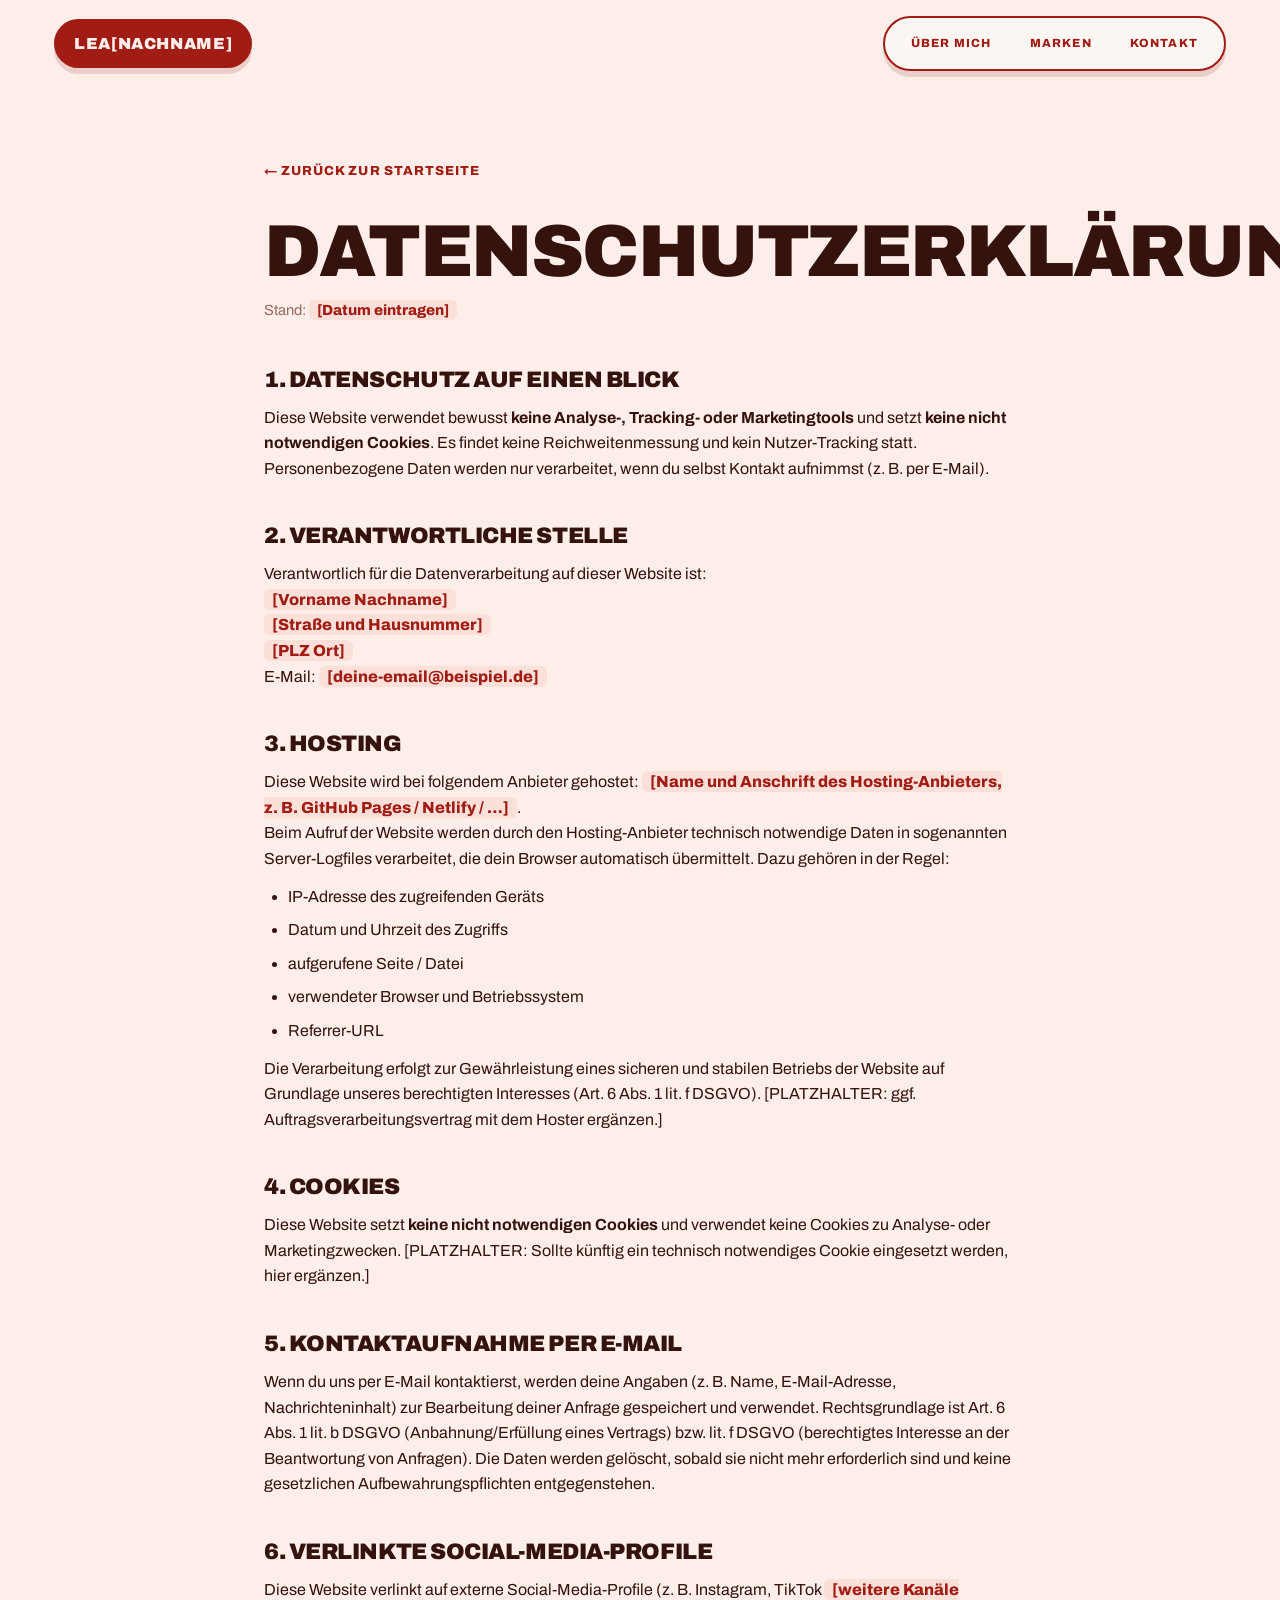
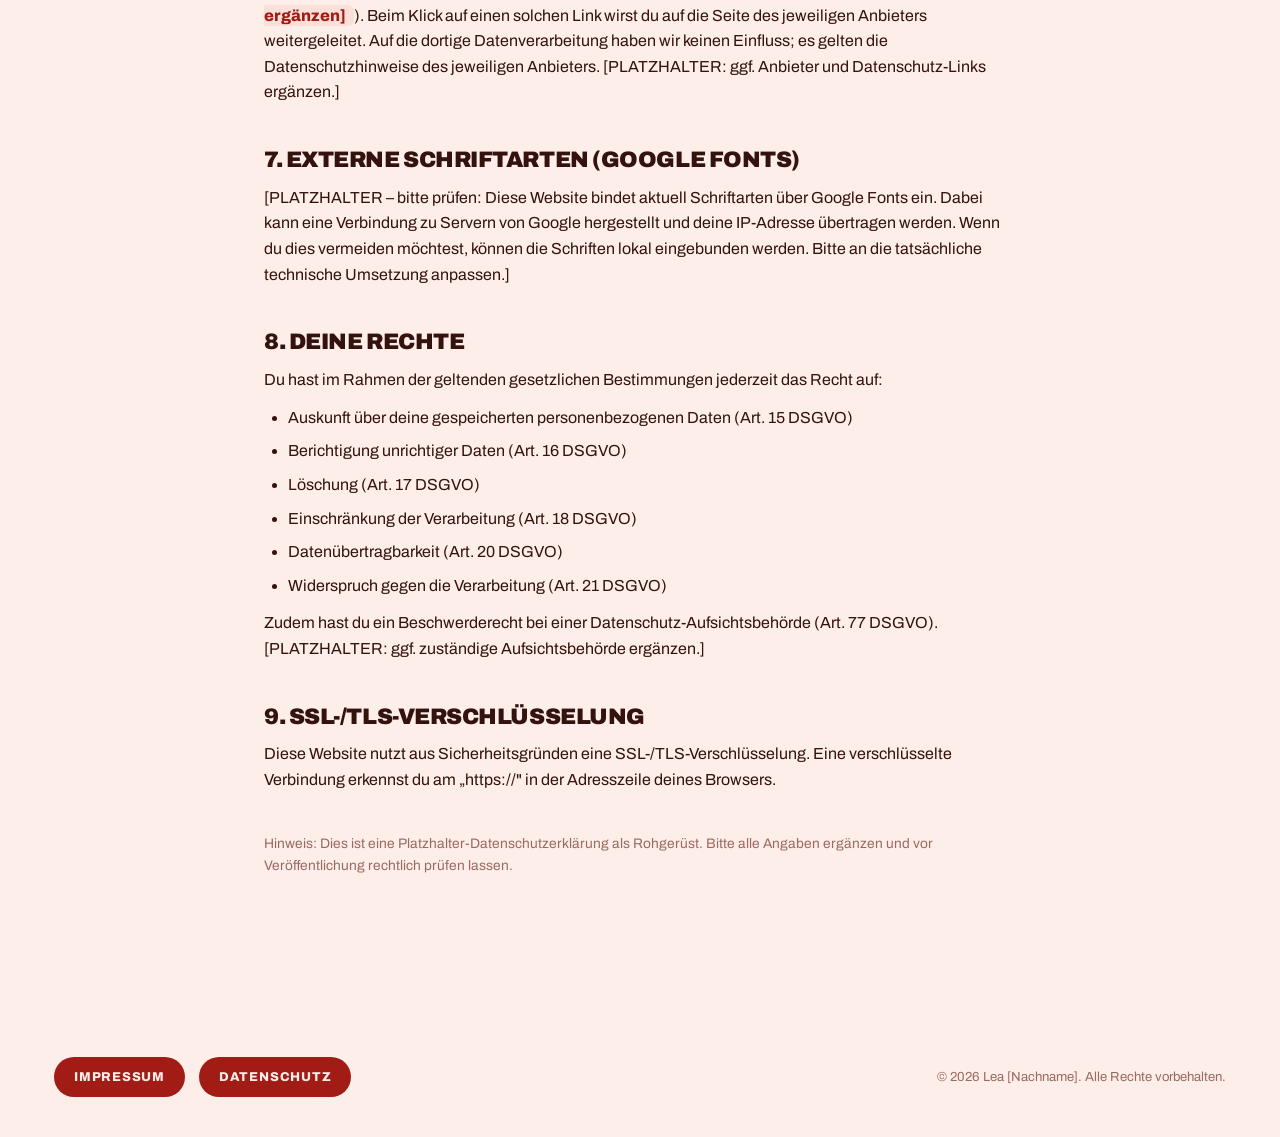
==== datenschutz.html @ cc2dba38 "Lea triathlon portfolio – red editorial design (Rohgerüst) One-Pager im Referenz-Stil (Pills, Sticke" ====
<!DOCTYPE html>
<html lang="de">
<head>
  <meta charset="UTF-8" />
  <meta name="viewport" content="width=device-width, initial-scale=1.0" />
  <title>Datenschutzerklärung – Lea</title>
  <meta name="robots" content="noindex" />
  <link rel="preconnect" href="https://fonts.googleapis.com" />
  <link rel="preconnect" href="https://fonts.gstatic.com" crossorigin />
  <link href="https://fonts.googleapis.com/css2?family=Archivo:wght@400;500;600;700;800;900&display=swap" rel="stylesheet" />
  <link rel="stylesheet" href="styles.css" />
</head>
<body>

  <!-- ============ NAVBAR ============ -->
  <header class="nav">
    <div class="container nav-inner">
      <a href="index.html" class="brand">Lea <em>[Nachname]</em></a>
      <nav class="nav-links">
        <a href="index.html#ueber-mich">Über mich</a>
        <a href="index.html#leistungen">Marken</a>
        <a href="index.html#kontakt">Kontakt</a>
      </nav>
    </div>
  </header>

  <!-- ============ INHALT ============ -->
  <main class="legal">
    <div class="container">
      <a href="index.html" class="back">← Zurück zur Startseite</a>
      <h1>Datenschutzerklärung</h1>
      <p class="updated">Stand: <span class="ph">[Datum eintragen]</span></p>

      <h2>1. Datenschutz auf einen Blick</h2>
      <p>
        Diese Website verwendet bewusst <strong>keine Analyse-, Tracking- oder Marketingtools</strong>
        und setzt <strong>keine nicht notwendigen Cookies</strong>. Es findet keine Reichweitenmessung
        und kein Nutzer-Tracking statt. Personenbezogene Daten werden nur verarbeitet, wenn du
        selbst Kontakt aufnimmst (z. B. per E-Mail).
      </p>

      <h2>2. Verantwortliche Stelle</h2>
      <p>
        Verantwortlich für die Datenverarbeitung auf dieser Website ist:<br />
        <span class="ph">[Vorname Nachname]</span><br />
        <span class="ph">[Straße und Hausnummer]</span><br />
        <span class="ph">[PLZ Ort]</span><br />
        E-Mail: <span class="ph">[deine-email@beispiel.de]</span>
      </p>

      <h2>3. Hosting</h2>
      <p>
        Diese Website wird bei folgendem Anbieter gehostet:
        <span class="ph">[Name und Anschrift des Hosting-Anbieters, z. B. GitHub Pages / Netlify / …]</span>.
      </p>
      <p>
        Beim Aufruf der Website werden durch den Hosting-Anbieter technisch notwendige Daten in
        sogenannten Server-Logfiles verarbeitet, die dein Browser automatisch übermittelt. Dazu
        gehören in der Regel:
      </p>
      <ul>
        <li>IP-Adresse des zugreifenden Geräts</li>
        <li>Datum und Uhrzeit des Zugriffs</li>
        <li>aufgerufene Seite / Datei</li>
        <li>verwendeter Browser und Betriebssystem</li>
        <li>Referrer-URL</li>
      </ul>
      <p>
        Die Verarbeitung erfolgt zur Gewährleistung eines sicheren und stabilen Betriebs der
        Website auf Grundlage unseres berechtigten Interesses (Art. 6 Abs. 1 lit. f DSGVO).
        [PLATZHALTER: ggf. Auftragsverarbeitungsvertrag mit dem Hoster ergänzen.]
      </p>

      <h2>4. Cookies</h2>
      <p>
        Diese Website setzt <strong>keine nicht notwendigen Cookies</strong> und verwendet keine
        Cookies zu Analyse- oder Marketingzwecken. [PLATZHALTER: Sollte künftig ein technisch
        notwendiges Cookie eingesetzt werden, hier ergänzen.]
      </p>

      <h2>5. Kontaktaufnahme per E-Mail</h2>
      <p>
        Wenn du uns per E-Mail kontaktierst, werden deine Angaben (z. B. Name, E-Mail-Adresse,
        Nachrichteninhalt) zur Bearbeitung deiner Anfrage gespeichert und verwendet. Rechtsgrundlage
        ist Art. 6 Abs. 1 lit. b DSGVO (Anbahnung/Erfüllung eines Vertrags) bzw. lit. f DSGVO
        (berechtigtes Interesse an der Beantwortung von Anfragen). Die Daten werden gelöscht, sobald
        sie nicht mehr erforderlich sind und keine gesetzlichen Aufbewahrungspflichten entgegenstehen.
      </p>

      <h2>6. Verlinkte Social-Media-Profile</h2>
      <p>
        Diese Website verlinkt auf externe Social-Media-Profile (z. B. Instagram, TikTok
        <span class="ph">[weitere Kanäle ergänzen]</span>). Beim Klick auf einen solchen Link
        wirst du auf die Seite des jeweiligen Anbieters weitergeleitet. Auf die dortige
        Datenverarbeitung haben wir keinen Einfluss; es gelten die Datenschutzhinweise des
        jeweiligen Anbieters. [PLATZHALTER: ggf. Anbieter und Datenschutz-Links ergänzen.]
      </p>

      <h2>7. Externe Schriftarten (Google Fonts)</h2>
      <p>
        [PLATZHALTER – bitte prüfen: Diese Website bindet aktuell Schriftarten über Google Fonts
        ein. Dabei kann eine Verbindung zu Servern von Google hergestellt und deine IP-Adresse
        übertragen werden. Wenn du dies vermeiden möchtest, können die Schriften lokal eingebunden
        werden. Bitte an die tatsächliche technische Umsetzung anpassen.]
      </p>

      <h2>8. Deine Rechte</h2>
      <p>Du hast im Rahmen der geltenden gesetzlichen Bestimmungen jederzeit das Recht auf:</p>
      <ul>
        <li>Auskunft über deine gespeicherten personenbezogenen Daten (Art. 15 DSGVO)</li>
        <li>Berichtigung unrichtiger Daten (Art. 16 DSGVO)</li>
        <li>Löschung (Art. 17 DSGVO)</li>
        <li>Einschränkung der Verarbeitung (Art. 18 DSGVO)</li>
        <li>Datenübertragbarkeit (Art. 20 DSGVO)</li>
        <li>Widerspruch gegen die Verarbeitung (Art. 21 DSGVO)</li>
      </ul>
      <p>
        Zudem hast du ein Beschwerderecht bei einer Datenschutz-Aufsichtsbehörde
        (Art. 77 DSGVO). [PLATZHALTER: ggf. zuständige Aufsichtsbehörde ergänzen.]
      </p>

      <h2>9. SSL-/TLS-Verschlüsselung</h2>
      <p>
        Diese Website nutzt aus Sicherheitsgründen eine SSL-/TLS-Verschlüsselung. Eine
        verschlüsselte Verbindung erkennst du am „https://" in der Adresszeile deines Browsers.
      </p>

      <p style="margin-top:40px; font-size:.86rem; color:var(--muted);">
        Hinweis: Dies ist eine Platzhalter-Datenschutzerklärung als Rohgerüst. Bitte alle Angaben
        ergänzen und vor Veröffentlichung rechtlich prüfen lassen.
      </p>
    </div>
  </main>

  <!-- ============ FOOTER ============ -->
  <footer class="footer">
    <div class="container">
      <div class="footer-legal" style="border:0; padding-top:0;">
        <div class="legal-links">
          <a href="impressum.html">Impressum</a>
          <a href="datenschutz.html">Datenschutz</a>
        </div>
        <small>© <span id="year">2026</span> Lea [Nachname]. Alle Rechte vorbehalten.</small>
      </div>
    </div>
  </footer>

  <script>document.getElementById('year').textContent = new Date().getFullYear();</script>
</body>
</html>
---- styles.css ----
/* =========================================================
   Lea – Triathlon Portfolio
   Stil angelehnt an das Referenz-Layout, aber in ROT
   Schrift: Archivo – dick & gerade, ohne Schnörkel
   ========================================================= */

:root {
  /* Rot / Brand */
  --brand:   #a01c14;   /* tiefes Rot – dunkle Sektionen, Headlines, Pills */
  --brand-2: #bb241a;
  --accent:  #e23a2c;   /* helles Signalrot */
  --red-100: #fbe0da;   /* helle Pills auf dunklem Grund */
  --red-200: #f6c6bc;

  /* Hell / Papier */
  --bg:     #fdeee9;    /* zartes Blush-Creme (Hintergrund) */
  --bg-2:   #f9ddd4;
  --paper:  #fdf7f3;    /* Karten / helle Flächen */
  --text:   #34120e;    /* dunkler, warmer Text */
  --muted:  #9a6a61;
  --line:   #ecccc2;

  --pill-shadow: 0 6px 0 rgba(122,20,14,.14);
  --shadow:   0 30px 70px -40px rgba(52,18,14,.6);
  --shadow-sm:0 14px 40px -26px rgba(52,18,14,.4);

  --r-pill: 999px;
  --r-card: 30px;
  --maxw: 1240px;
  --sans: "Archivo", "Segoe UI", system-ui, -apple-system, sans-serif;
}

* { margin: 0; padding: 0; box-sizing: border-box; }
html { scroll-behavior: smooth; }
body {
  font-family: var(--sans);
  color: var(--text);
  background: var(--bg);
  line-height: 1.6;
  -webkit-font-smoothing: antialiased;
  overflow-x: hidden;
}
img { max-width: 100%; display: block; }
a { color: inherit; text-decoration: none; }
ul { list-style: none; }
::selection { background: var(--accent); color: #fff; }

.container { width: 100%; max-width: var(--maxw); margin: 0 auto; padding: 0 34px; }
section { padding: 110px 0; position: relative; }

h1, h2, h3 { line-height: .98; font-weight: 900; letter-spacing: -.02em; }
.display {
  font-weight: 900; font-size: clamp(2.6rem, 7vw, 5.6rem);
  line-height: .92; letter-spacing: -.03em; text-transform: uppercase;
}
.lead { font-size: clamp(1.02rem, 1.5vw, 1.22rem); color: var(--text); line-height: 1.6; }

/* -------------------- Tag-Zeile (— • LABEL  CAPTION) -------------------- */
.tag-row { display: flex; align-items: center; gap: 14px; flex-wrap: wrap; margin-bottom: 24px; }
.tag-row .dash { width: 34px; height: 2px; background: currentColor; opacity: .5; }
.pill {
  display: inline-flex; align-items: center; gap: 8px;
  background: var(--brand); color: var(--bg);
  font-size: .72rem; font-weight: 800; letter-spacing: .12em; text-transform: uppercase;
  padding: 7px 16px; border-radius: var(--r-pill);
}
.tag-row .cap { font-size: .74rem; font-weight: 800; letter-spacing: .16em; text-transform: uppercase; color: var(--text); }

/* -------------------- Buttons -------------------- */
.btn {
  display: inline-flex; align-items: center; gap: 10px;
  padding: 16px 32px; border-radius: var(--r-pill);
  font-weight: 800; font-size: .82rem; letter-spacing: .1em; text-transform: uppercase;
  cursor: pointer; border: 2px solid var(--brand); background: var(--brand); color: var(--bg);
  transition: transform .2s ease, background .2s, color .2s, border-color .2s;
}
.btn .arrow { transition: transform .2s; }
.btn:hover { transform: translateY(-3px); background: var(--brand-2); border-color: var(--brand-2); }
.btn:hover .arrow { transform: translate(3px,0); }
.btn-outline { background: transparent; color: var(--brand); border-color: var(--brand); }
.btn-outline:hover { background: var(--brand); color: var(--bg); }
.btn-light { background: var(--bg); color: var(--brand); border-color: var(--bg); }
.btn-light:hover { background: #fff; border-color: #fff; transform: translateY(-3px); }

/* -------------------- Sticker / schwebende Badges -------------------- */
.sticker {
  position: absolute; z-index: 3;
  display: inline-flex; align-items: center; gap: 8px;
  background: var(--paper); color: var(--brand);
  border-radius: var(--r-pill); padding: 12px 20px;
  font-size: .82rem; font-weight: 800; letter-spacing: .08em; text-transform: uppercase;
  box-shadow: var(--pill-shadow); border: 2px solid var(--brand);
}
.sticker .dot { color: var(--accent); }

.star-badge { position: absolute; z-index: 3; width: 168px; height: 168px; display: grid; place-items: center; }
.star-shape {
  position: absolute; inset: 0; background: var(--brand);
  clip-path: polygon(50% 0%, 61% 35%, 98% 35%, 68% 57%, 79% 91%, 50% 70%, 21% 91%, 32% 57%, 2% 35%, 39% 35%);
}
.star-text { position: relative; color: var(--bg); text-align: center; font-weight: 800; font-size: .74rem; letter-spacing: .08em; text-transform: uppercase; line-height: 1.25; }

/* -------------------- Bild-Platzhalter -------------------- */
.img-ph {
  display: flex; align-items: center; justify-content: center; flex-direction: column; gap: 8px;
  text-align: center; background: repeating-linear-gradient(135deg, var(--bg-2) 0 16px, var(--red-100) 16px 32px);
  color: var(--brand); border-radius: 14px; aspect-ratio: 1/1;
  font-size: .8rem; font-weight: 800; letter-spacing: .03em; padding: 20px;
}
.img-ph::before { content: "🖼"; font-size: 1.7rem; opacity: .85; }
.img-ph small { font-weight: 600; color: var(--muted); font-size: .7rem; max-width: 85%; text-transform: none; letter-spacing: 0; }

/* -------------------- Navbar (Pill-Stil) -------------------- */
.nav { position: sticky; top: 0; z-index: 60; padding: 16px 0; }
.nav-inner { display: flex; align-items: center; justify-content: space-between; gap: 16px; }
.brand {
  display: inline-flex; align-items: center;
  background: var(--brand); color: var(--bg);
  font-weight: 900; font-size: 1rem; letter-spacing: .04em; text-transform: uppercase;
  padding: 12px 20px; border-radius: var(--r-pill); box-shadow: var(--pill-shadow);
}
.brand em { font-style: normal; }
.nav-links {
  display: flex; gap: 6px; align-items: center;
  background: var(--paper); border: 2px solid var(--brand);
  padding: 8px 10px; border-radius: var(--r-pill); box-shadow: var(--pill-shadow);
}
.nav-links a { font-size: .74rem; font-weight: 800; letter-spacing: .1em; text-transform: uppercase; color: var(--brand); padding: 8px 16px; border-radius: var(--r-pill); transition: background .2s, color .2s; }
.nav-links a:hover, .nav-links a.active { background: var(--brand); color: var(--bg); }
.nav-toggle { display: none; background: var(--brand); color: var(--bg); border: 0; width: 46px; height: 46px; border-radius: 50%; font-size: 1.3rem; cursor: pointer; box-shadow: var(--pill-shadow); }

/* -------------------- Hero -------------------- */
.hero { padding: 40px 0 90px; text-align: center; position: relative; }
.hero-inner { max-width: 920px; margin: 0 auto; position: relative; z-index: 2; }
.hero .tag-row { justify-content: center; }
.hero-name {
  font-weight: 900; font-size: clamp(3.4rem, 15vw, 12rem);
  line-height: .82; letter-spacing: -.045em; text-transform: uppercase; color: var(--brand); margin: 8px 0 26px;
}
.hero-name span { display: block; }
.hero-name .accent { color: var(--accent); }
.hero-lead { max-width: 620px; margin: 0 auto 34px; font-size: 1.15rem; color: var(--text); }
.hl { background: var(--brand); color: var(--bg); padding: 1px 8px; border-radius: 6px; font-weight: 800; box-decoration-break: clone; -webkit-box-decoration-break: clone; }
.hl.alt { background: var(--accent); }
.hero-actions { display: flex; gap: 14px; justify-content: center; flex-wrap: wrap; margin-bottom: 46px; }
/* Positionen der Sticker */
.st-loc  { top: 130px; left: 2%; }
.st-tri  { top: 200px; right: 3%; }
.st-star { top: 360px; left: 4%; transform: rotate(-12deg); }
/* Hero-Foto (Polaroid, immer sichtbar) */
.hero-photo {
  max-width: 340px; margin: 0 auto; background: var(--paper);
  padding: 14px 14px 20px; border-radius: 20px; box-shadow: var(--shadow); transform: rotate(2deg);
}
.hero-photo .img-ph { aspect-ratio: 4/5; border-radius: 10px; }
.hero-photo .ph-cap { margin-top: 12px; font-weight: 800; font-size: .82rem; letter-spacing: .04em; color: var(--brand); text-transform: uppercase; }

/* -------------------- Marquee -------------------- */
.marquee { background: var(--brand); color: var(--bg); padding: 20px 0; overflow: hidden; white-space: nowrap; }
.marquee-track { display: inline-flex; align-items: center; animation: scroll 28s linear infinite; }
.marquee-track span { font-weight: 900; font-size: 1.4rem; letter-spacing: .02em; text-transform: uppercase; padding: 0 26px; display: inline-flex; align-items: center; gap: 26px; }
.marquee-track span::after { content: "✦"; color: var(--accent); font-size: 1rem; }
@keyframes scroll { from { transform: translateX(0); } to { transform: translateX(-50%); } }

/* -------------------- Stats (dunkel) -------------------- */
.stats { background: var(--brand); color: var(--bg); }
.stats .pill { background: var(--bg); color: var(--brand); }
.stats .tag-row .cap { color: var(--bg); }
.stats h2 { color: var(--bg); margin-bottom: 12px; }
.stats .sub { color: rgba(253,238,233,.7); margin-bottom: 46px; font-size: .95rem; }
.stats-box { border: 2px solid rgba(253,238,233,.4); border-radius: var(--r-card); display: grid; grid-template-columns: repeat(4,1fr); }
.stat { padding: 46px 30px; border-right: 1px solid rgba(253,238,233,.25); }
.stat:last-child { border-right: 0; }
.stat .num { font-weight: 900; font-size: clamp(1.9rem, 3vw, 2.6rem); letter-spacing: -.02em; }
.stat .label { font-size: .78rem; font-weight: 800; letter-spacing: .12em; text-transform: uppercase; margin: 10px 0 16px; color: rgba(253,238,233,.85); }
.stat .spill { display: inline-block; background: var(--bg); color: var(--brand); font-size: .72rem; font-weight: 800; padding: 6px 14px; border-radius: var(--r-pill); }
.stats .source { margin-top: 22px; font-size: .82rem; color: rgba(253,238,233,.6); }

/* -------------------- Über mich (Polaroid) -------------------- */
.about-grid { display: grid; grid-template-columns: 1.05fr .95fr; gap: 70px; align-items: center; }
.about-text h2 { margin-bottom: 26px; }
.about-text p { color: var(--text); font-size: 1.06rem; }
.about-text p + p { margin-top: 18px; }
.polaroid { background: var(--paper); padding: 18px 18px 24px; border-radius: 20px; box-shadow: var(--shadow); transform: rotate(-2.5deg); max-width: 420px; margin: 0 auto; }
.polaroid .img-ph { aspect-ratio: 4/5; border-radius: 10px; }
.polaroid .ph-cap { margin-top: 16px; text-align: center; font-weight: 800; font-size: .9rem; color: var(--brand); text-transform: uppercase; letter-spacing: .03em; }

/* -------------------- Content-Schwerpunkte -------------------- */
.pillars { border-top: 2px solid var(--brand); margin-top: 10px; }
.pillar { display: grid; grid-template-columns: 84px 1fr 1.1fr; gap: 30px; align-items: start; padding: 40px 0; border-bottom: 1px solid var(--line); transition: background .25s, padding .25s; }
.pillar:hover { background: var(--bg-2); padding-inline: 20px; border-radius: 18px; }
.pillar .p-num { font-weight: 900; font-size: 1.8rem; color: var(--accent); }
.pillar h3 { font-size: clamp(1.4rem, 3vw, 2rem); text-transform: uppercase; }
.pillar p { color: var(--text); padding-top: 4px; }

/* -------------------- Galerie -------------------- */
.gallery { display: grid; grid-template-columns: repeat(12,1fr); gap: 20px; }
.gallery .item { border-radius: 18px; overflow: hidden; box-shadow: var(--shadow-sm); position: relative; }
.gallery .item .img-ph { border-radius: 0; height: 100%; }
.gallery .cap { position: absolute; left: 14px; bottom: 14px; background: var(--brand); color: var(--bg); padding: 7px 15px; border-radius: var(--r-pill); font-size: .72rem; font-weight: 800; letter-spacing: .08em; text-transform: uppercase; display: flex; align-items: center; gap: 7px; }
.gallery .cap::before { content:"↗"; }
.g1 { grid-column: span 5; }  .g1 .img-ph { aspect-ratio: 4/5; }
.g2 { grid-column: span 7; }  .g2 .img-ph { aspect-ratio: 16/11; }
.g3 { grid-column: span 4; }  .g3 .img-ph { aspect-ratio: 3/4; }
.g4 { grid-column: span 4; }  .g4 .img-ph { aspect-ratio: 3/4; }
.g5 { grid-column: span 4; }  .g5 .img-ph { aspect-ratio: 3/4; }

/* -------------------- Pakete -------------------- */
.services { background: var(--bg-2); }
.packages { display: grid; grid-template-columns: repeat(3,1fr); gap: 24px; align-items: stretch; margin-top: 24px; }
.package { background: var(--paper); border: 2px solid var(--brand); border-radius: var(--r-card); padding: 38px 32px; display: flex; flex-direction: column; transition: transform .25s ease, box-shadow .25s; }
.package:hover { transform: translateY(-8px); box-shadow: var(--shadow); }
.package.featured { background: var(--brand); color: var(--bg); position: relative; }
.package .badge-top { position: absolute; top: -15px; left: 50%; transform: translateX(-50%); background: var(--bg); color: var(--brand); border: 2px solid var(--brand); font-size: .68rem; font-weight: 800; letter-spacing: .1em; text-transform: uppercase; padding: 6px 16px; border-radius: var(--r-pill); white-space: nowrap; }
.package .tier { font-weight: 900; font-size: 1.5rem; text-transform: uppercase; letter-spacing: -.01em; }
.package .price { font-weight: 900; font-size: 1.9rem; margin: 8px 0 26px; }
.package .price small { font-size: .8rem; font-weight: 700; color: var(--muted); letter-spacing: .04em; }
.package.featured .price small { color: rgba(253,238,233,.7); }
.package ul { flex: 1; margin-bottom: 28px; }
.package li { display: flex; gap: 12px; align-items: flex-start; padding: 14px 0; border-bottom: 1.5px dashed var(--line); font-size: .94rem; }
.package.featured li { border-color: rgba(253,238,233,.3); color: rgba(253,238,233,.95); }
.package li::before { content: "→"; font-weight: 900; color: var(--accent); }
.package.featured li::before { color: var(--bg); }
.package .btn { justify-content: center; width: 100%; }
.package.featured .btn { background: var(--bg); color: var(--brand); border-color: var(--bg); }
.package.featured .btn:hover { background: #fff; border-color: #fff; }

/* Einzel-Formate Tabelle */
.formats { margin-top: 70px; }
.formats h3 { font-size: 1.4rem; text-transform: uppercase; margin-bottom: 8px; }
.formats .intro { color: var(--muted); margin-bottom: 24px; font-size: .96rem; }
.formats .intro a { color: var(--brand); font-weight: 800; text-decoration: underline; }
.ftable { width: 100%; border-collapse: collapse; }
.ftable th { text-align: left; font-size: .72rem; letter-spacing: .12em; text-transform: uppercase; color: var(--muted); padding: 14px 0; border-bottom: 2px solid var(--brand); }
.ftable td { padding: 18px 0; border-bottom: 1.5px dashed var(--line); font-size: .96rem; vertical-align: top; }
.ftable td:first-child { font-weight: 800; width: 40%; }

/* -------------------- Ablauf -------------------- */
.process { border-top: 2px solid var(--brand); margin-top: 10px; }
.step { display: grid; grid-template-columns: 110px 1fr 1.3fr; gap: 30px; align-items: baseline; padding: 38px 0; border-bottom: 1px solid var(--line); transition: padding .25s, background .25s; }
.step:hover { background: var(--bg-2); padding-inline: 20px; border-radius: 18px; }
.step .s-num { font-weight: 900; font-size: 2rem; color: var(--accent); }
.step h3 { font-size: clamp(1.3rem, 2.5vw, 1.9rem); text-transform: uppercase; }
.step p { color: var(--text); }

/* -------------------- Kontakt (dunkel) -------------------- */
.contact { background: var(--brand); color: var(--bg); text-align: center; }
.contact .tag-row { justify-content: center; }
.contact .pill { background: var(--bg); color: var(--brand); }
.contact .tag-row .cap { color: var(--bg); }
.contact-big { color: var(--bg); font-size: clamp(2.8rem, 9vw, 7rem); line-height: .9; margin: 18px auto 22px; text-transform: uppercase; max-width: 14ch; }
.contact-big .accent { color: var(--accent); }
.contact .sub { color: rgba(253,238,233,.8); margin-bottom: 40px; }
.contact-email {
  display: inline-flex; align-items: center; gap: 12px;
  background: var(--bg); color: var(--brand);
  font-weight: 900; font-size: clamp(1rem, 2.6vw, 1.6rem); letter-spacing: .02em;
  padding: 20px 40px; border-radius: var(--r-pill); box-shadow: var(--pill-shadow); transition: transform .2s;
}
.contact-email:hover { transform: translateY(-3px); }
.contact-dm { margin-top: 26px; font-weight: 700; color: rgba(253,238,233,.85); }
.contact-dm a { color: var(--bg); text-decoration: underline; font-weight: 800; }

/* -------------------- Footer -------------------- */
.footer { background: var(--bg); padding: 80px 0 40px; }
.footer-huge { color: var(--brand); font-size: clamp(2.6rem, 12vw, 10rem); line-height: .86; letter-spacing: -.04em; text-transform: uppercase; margin-bottom: 46px; }
.footer-huge .accent { color: var(--accent); }
.footer-cols { display: flex; justify-content: space-between; gap: 40px; flex-wrap: wrap; padding-bottom: 36px; border-bottom: 2px solid var(--line); }
.footer-tag { max-width: 340px; color: var(--text); font-size: .96rem; }
.footer-nav { display: flex; gap: 60px; flex-wrap: wrap; }
.footer-nav h4 { font-size: .7rem; text-transform: uppercase; letter-spacing: .14em; color: var(--muted); margin-bottom: 16px; }
.footer-nav a { display: block; font-size: .92rem; font-weight: 700; margin-bottom: 10px; color: var(--text); transition: color .2s; }
.footer-nav a:hover { color: var(--brand); }
.footer-legal { display: flex; justify-content: space-between; align-items: center; gap: 18px; flex-wrap: wrap; padding-top: 24px; }
.footer-legal .legal-links { display: flex; gap: 14px; flex-wrap: wrap; }
.footer-legal .legal-links a { font-weight: 800; font-size: .8rem; letter-spacing: .06em; text-transform: uppercase; background: var(--brand); color: var(--bg); padding: 10px 20px; border-radius: var(--r-pill); transition: background .2s; }
.footer-legal .legal-links a:hover { background: var(--brand-2); }
.footer-legal small { color: var(--muted); font-size: .82rem; }

/* -------------------- Legal Seiten -------------------- */
.legal { padding: 70px 0 100px; }
.legal .container { max-width: 820px; }
.legal h1 { font-size: clamp(2.6rem,8vw,4.6rem); text-transform: uppercase; margin-bottom: 12px; }
.legal .updated { color: var(--muted); font-size: .92rem; margin-bottom: 46px; }
.legal h2 { font-size: 1.4rem; text-transform: uppercase; margin: 44px 0 14px; }
.legal h3 { font-size: 1.06rem; margin: 24px 0 8px; }
.legal p, .legal li { color: var(--text); font-size: 1rem; }
.legal ul { list-style: disc; padding-left: 24px; margin: 12px 0; }
.legal li { margin-bottom: 8px; }
.legal a { color: var(--brand); font-weight: 800; }
.legal .ph { background: var(--red-100); border-radius: 6px; padding: 2px 8px; font-weight: 800; color: var(--brand); }
.legal .back { display: inline-flex; align-items: center; gap: 8px; margin-bottom: 34px; color: var(--brand); font-weight: 800; text-transform: uppercase; font-size: .82rem; letter-spacing: .08em; }

/* -------------------- Scroll reveal -------------------- */
.reveal { opacity: 0; transform: translateY(30px); transition: opacity .8s cubic-bezier(.2,.7,.2,1), transform .8s cubic-bezier(.2,.7,.2,1); }
.reveal.in { opacity: 1; transform: none; }
@media (prefers-reduced-motion: reduce) {
  .reveal { opacity: 1; transform: none; transition: none; }
  .marquee-track { animation: none; }
  html { scroll-behavior: auto; }
}

/* -------------------- Responsive -------------------- */
@media (max-width: 980px) {
  section { padding: 84px 0; }
  .about-grid { grid-template-columns: 1fr; gap: 44px; }
  .stats-box { grid-template-columns: repeat(2,1fr); }
  .stat:nth-child(2) { border-right: 0; }
  .stat:nth-child(-n+2) { border-bottom: 1px solid rgba(253,238,233,.25); }
  .packages { grid-template-columns: 1fr; max-width: 440px; margin-inline: auto; }
  .gallery > div { grid-column: span 6 !important; }
  .pillar, .step { grid-template-columns: 60px 1fr; }
  .pillar p, .step p { grid-column: 1 / -1; }
  .sticker, .star-badge { display: none; }   /* Deko-Sticker auf Mobile aus */
  .nav-links { display: none; }
  .nav-links.open { display: flex; position: absolute; top: 76px; right: 34px; left: 34px; flex-direction: column; align-items: stretch; padding: 16px; gap: 6px; }
  .nav-links.open a { text-align: center; }
  .nav-toggle { display: inline-flex; align-items: center; justify-content: center; }
}
@media (max-width: 560px) {
  .container { padding: 0 22px; }
  section { padding: 68px 0; }
  .gallery > div { grid-column: span 12 !important; }
  .ftable td:first-child { width: 50%; }
}
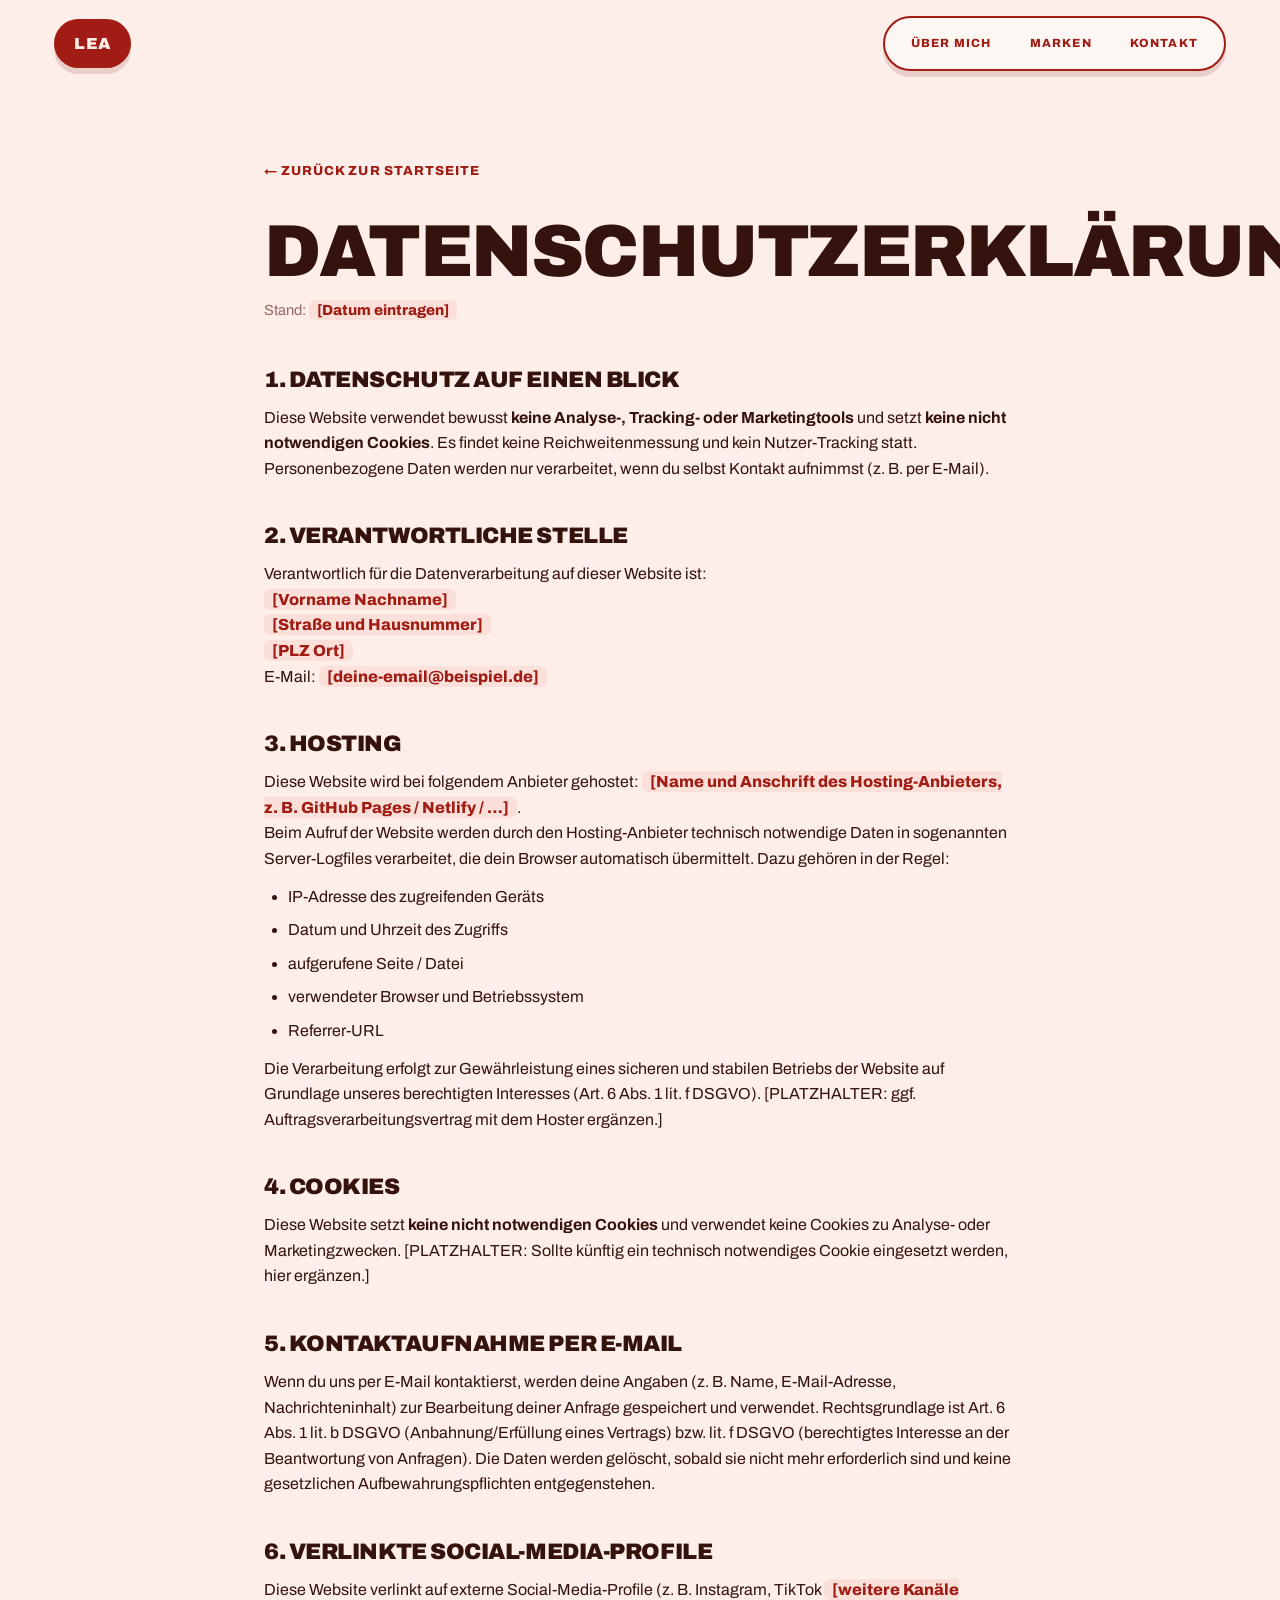
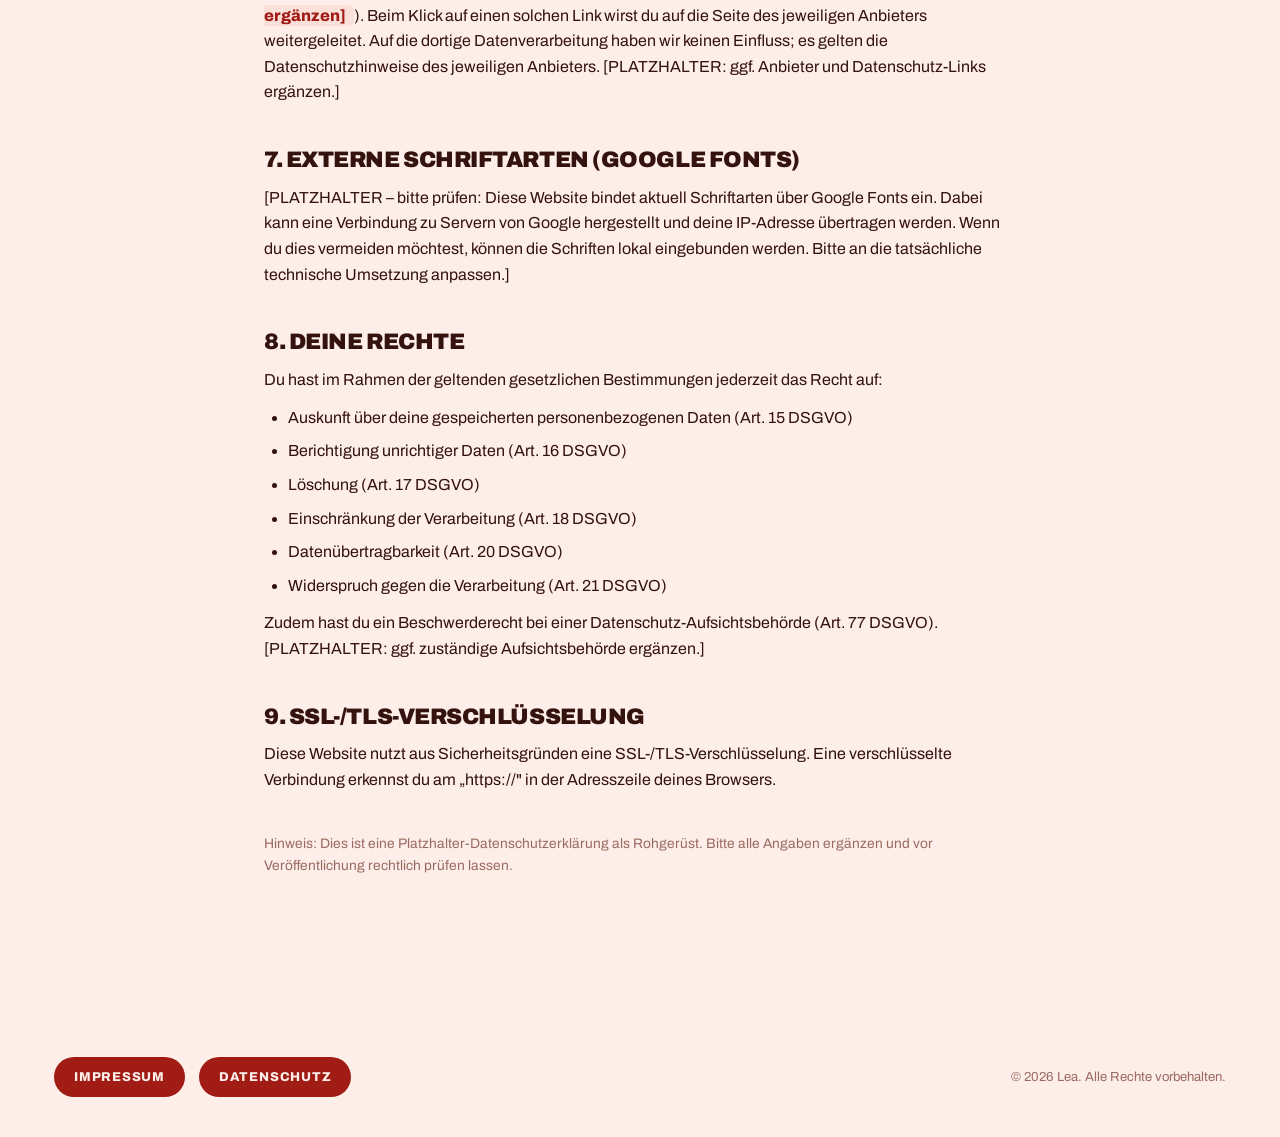
==== commit 4b2ba046: "Anzeigename auf 'Lea' kuerzen, Standort Deutschland setzen - Nachname-Platzhalter entfernt (Nav, Her" ====
--- a/datenschutz.html
+++ b/datenschutz.html
@@ -15,7 +15,7 @@
   <!-- ============ NAVBAR ============ -->
   <header class="nav">
     <div class="container nav-inner">
-      <a href="index.html" class="brand">Lea <em>[Nachname]</em></a>
+      <a href="index.html" class="brand">Lea</a>
       <nav class="nav-links">
         <a href="index.html#ueber-mich">Über mich</a>
         <a href="index.html#leistungen">Marken</a>
@@ -140,7 +140,7 @@
           <a href="impressum.html">Impressum</a>
           <a href="datenschutz.html">Datenschutz</a>
         </div>
-        <small>© <span id="year">2026</span> Lea [Nachname]. Alle Rechte vorbehalten.</small>
+        <small>© <span id="year">2026</span> Lea. Alle Rechte vorbehalten.</small>
       </div>
     </div>
   </footer>
--- a/styles.css
+++ b/styles.css
@@ -175,6 +175,26 @@
 .stat .label { font-size: .78rem; font-weight: 800; letter-spacing: .12em; text-transform: uppercase; margin: 10px 0 16px; color: rgba(253,238,233,.85); }
 .stat .spill { display: inline-block; background: var(--bg); color: var(--brand); font-size: .72rem; font-weight: 800; padding: 6px 14px; border-radius: var(--r-pill); }
 .stats .source { margin-top: 22px; font-size: .82rem; color: rgba(253,238,233,.6); }
+
+/* -------------------- Zielgruppe / Audience -------------------- */
+.audience { background: var(--bg-2); }
+.aud-grid { display: grid; grid-template-columns: .9fr 1.1fr; gap: 60px; }
+.aud-left { display: flex; flex-direction: column; gap: 44px; }
+.aud-block h3 { font-size: .82rem; letter-spacing: .14em; text-transform: uppercase; color: var(--muted); margin-bottom: 20px; }
+.gender { display: flex; gap: 40px; }
+.gender .g { display: flex; flex-direction: column; gap: 6px; }
+.gender .pct { font-weight: 900; font-size: clamp(2rem, 4vw, 3rem); letter-spacing: -.02em; color: var(--brand); }
+.gender .gl { font-size: .9rem; font-weight: 700; color: var(--text); display: flex; align-items: center; gap: 8px; }
+.gender .dw, .gender .dm { width: 11px; height: 11px; border-radius: 50%; display: inline-block; }
+.gender .dw { background: var(--brand); }
+.gender .dm { background: var(--red-200); }
+.country-list li { display: flex; justify-content: space-between; align-items: center; gap: 16px; padding: 14px 0; border-bottom: 1.5px dashed var(--line); font-size: .98rem; font-weight: 600; }
+.country-list li strong { font-weight: 900; color: var(--brand); }
+.bar-row { display: grid; grid-template-columns: 62px 1fr 56px; align-items: center; gap: 16px; margin-bottom: 16px; }
+.bar-row .age { font-size: .86rem; font-weight: 800; color: var(--text); }
+.bar-row .bar { height: 12px; background: var(--red-100); border-radius: 999px; overflow: hidden; }
+.bar-row .bar span { display: block; height: 100%; background: var(--brand); border-radius: 999px; }
+.bar-row b { font-size: .86rem; font-weight: 900; color: var(--brand); text-align: right; }
 
 /* -------------------- Über mich (Polaroid) -------------------- */
 .about-grid { display: grid; grid-template-columns: 1.05fr .95fr; gap: 70px; align-items: center; }
@@ -311,6 +331,7 @@
   .gallery > div { grid-column: span 6 !important; }
   .pillar, .step { grid-template-columns: 60px 1fr; }
   .pillar p, .step p { grid-column: 1 / -1; }
+  .aud-grid { grid-template-columns: 1fr; gap: 44px; }
   .sticker, .star-badge { display: none; }   /* Deko-Sticker auf Mobile aus */
   .nav-links { display: none; }
   .nav-links.open { display: flex; position: absolute; top: 76px; right: 34px; left: 34px; flex-direction: column; align-items: stretch; padding: 16px; gap: 6px; }
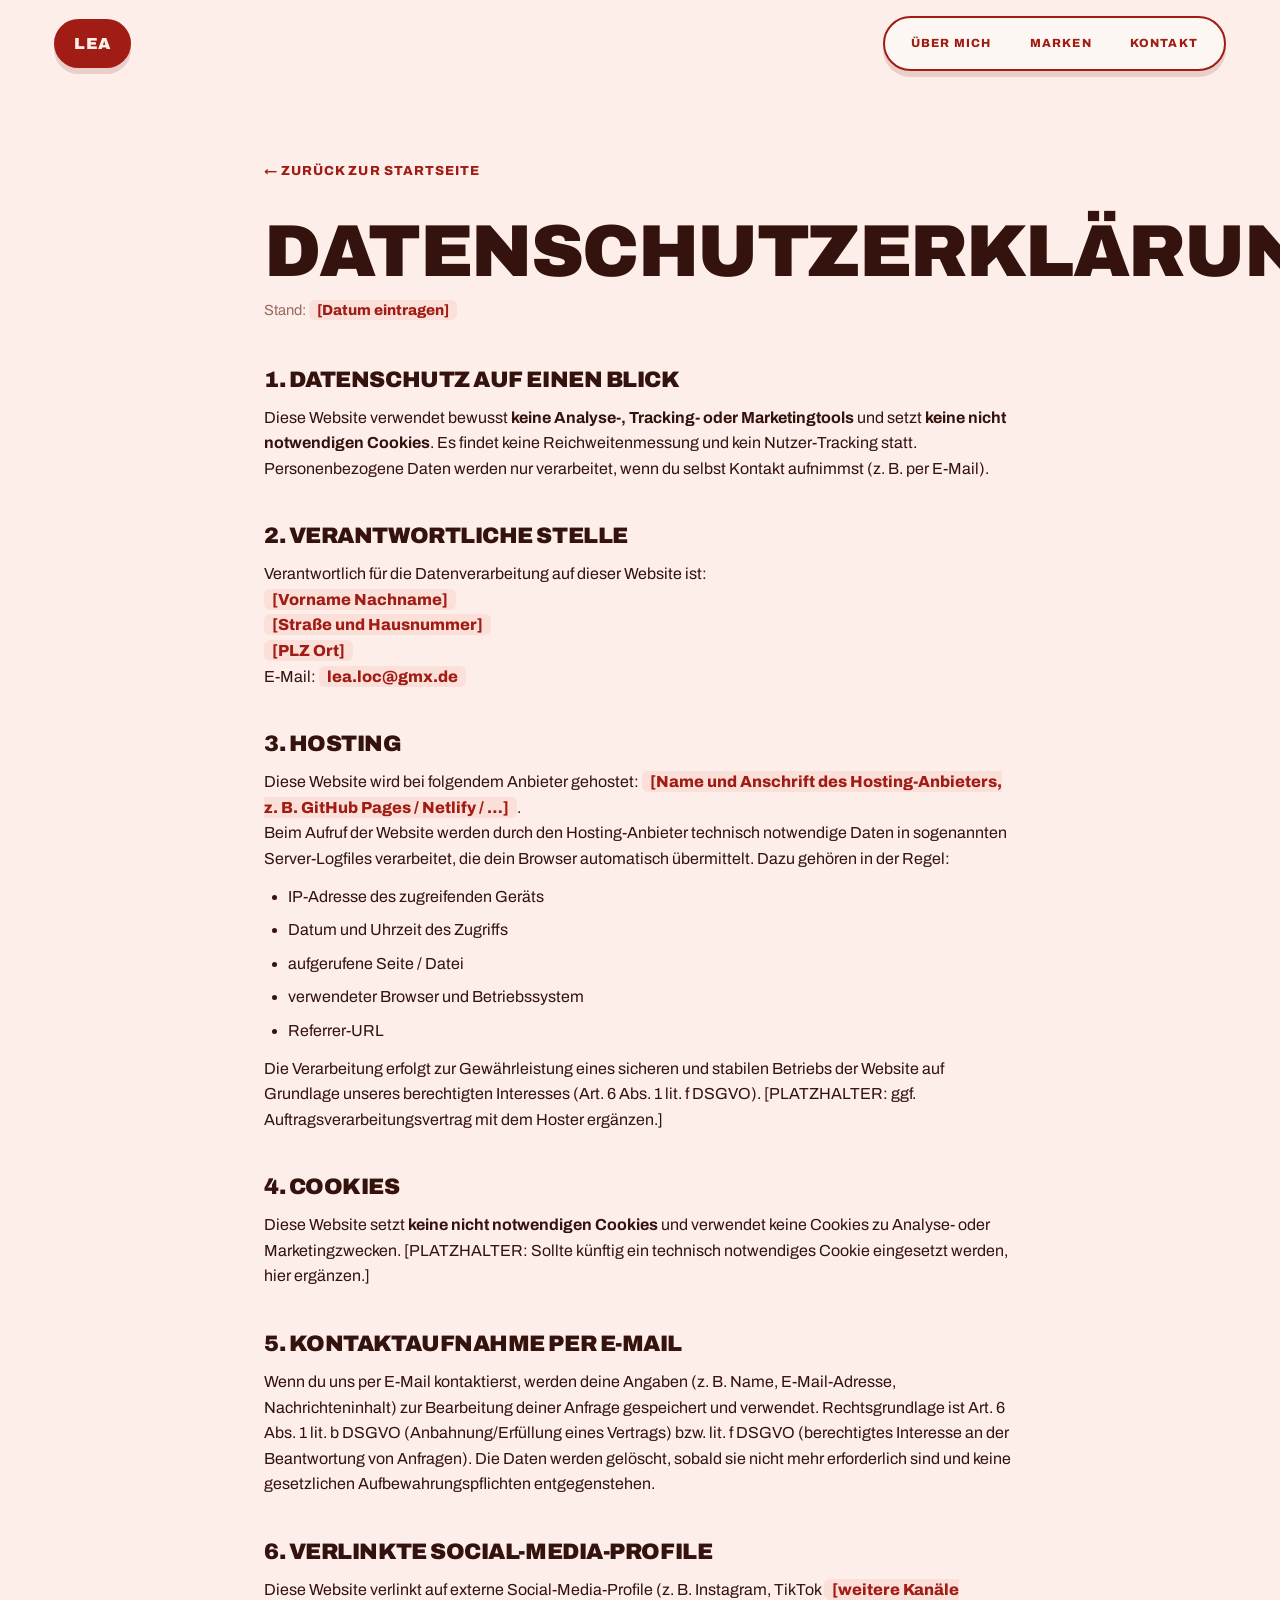
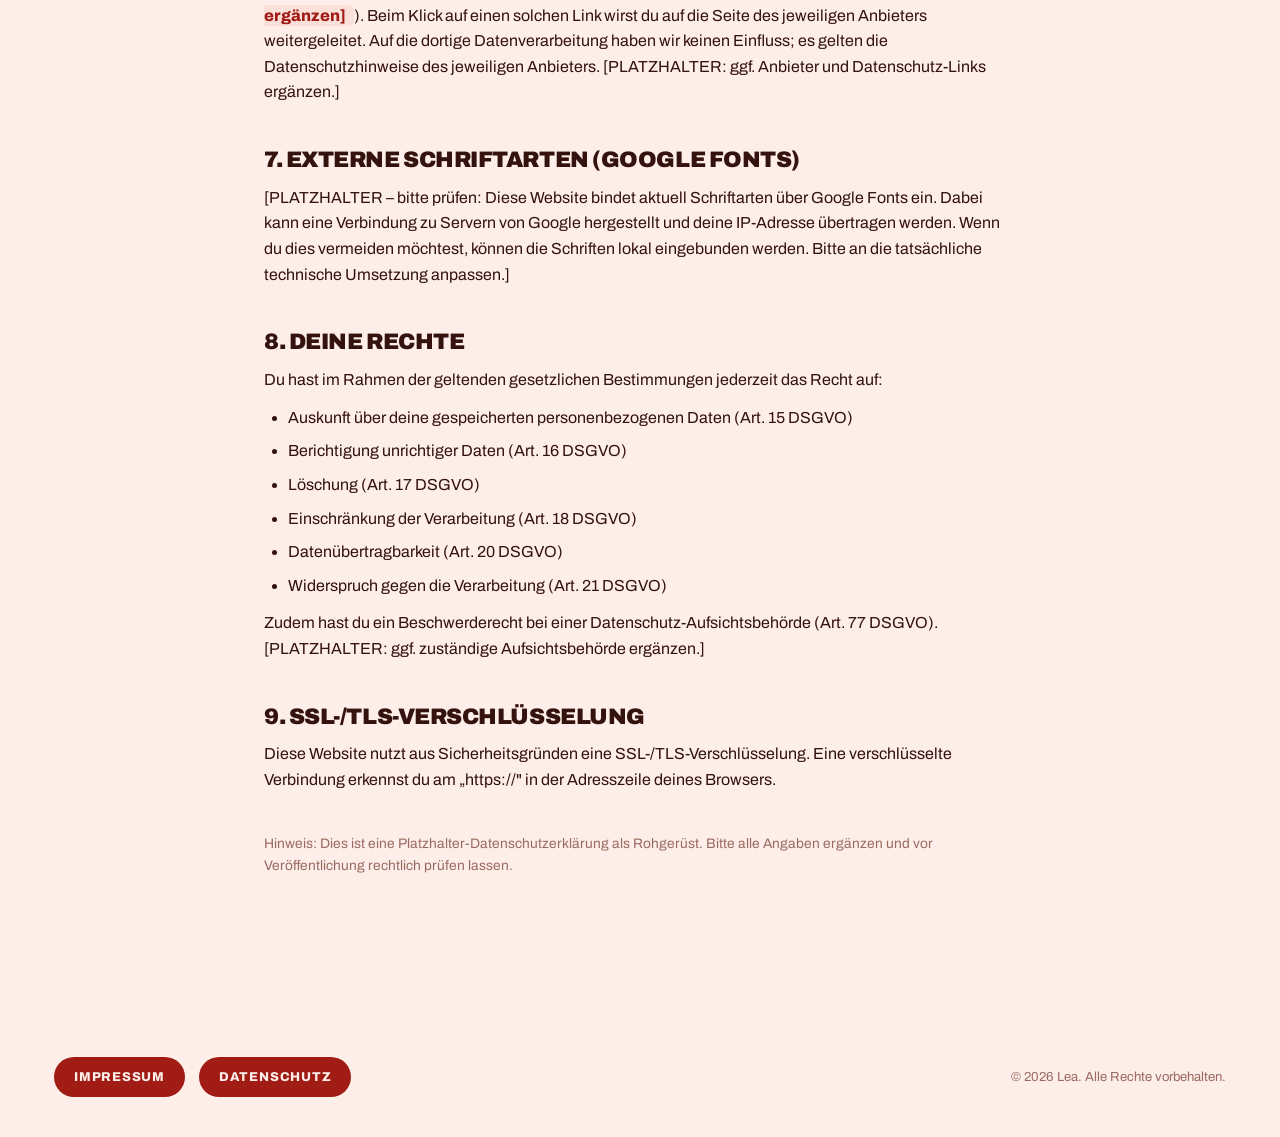
==== commit b00efbbe: "E-Mail lea.loc@gmx.de eintragen (Kontakt, Impressum, Datenschutz)" ====
--- a/datenschutz.html
+++ b/datenschutz.html
@@ -45,7 +45,7 @@
         <span class="ph">[Vorname Nachname]</span><br />
         <span class="ph">[Straße und Hausnummer]</span><br />
         <span class="ph">[PLZ Ort]</span><br />
-        E-Mail: <span class="ph">[deine-email@beispiel.de]</span>
+        E-Mail: <span class="ph">lea.loc@gmx.de</span>
       </p>
 
       <h2>3. Hosting</h2>
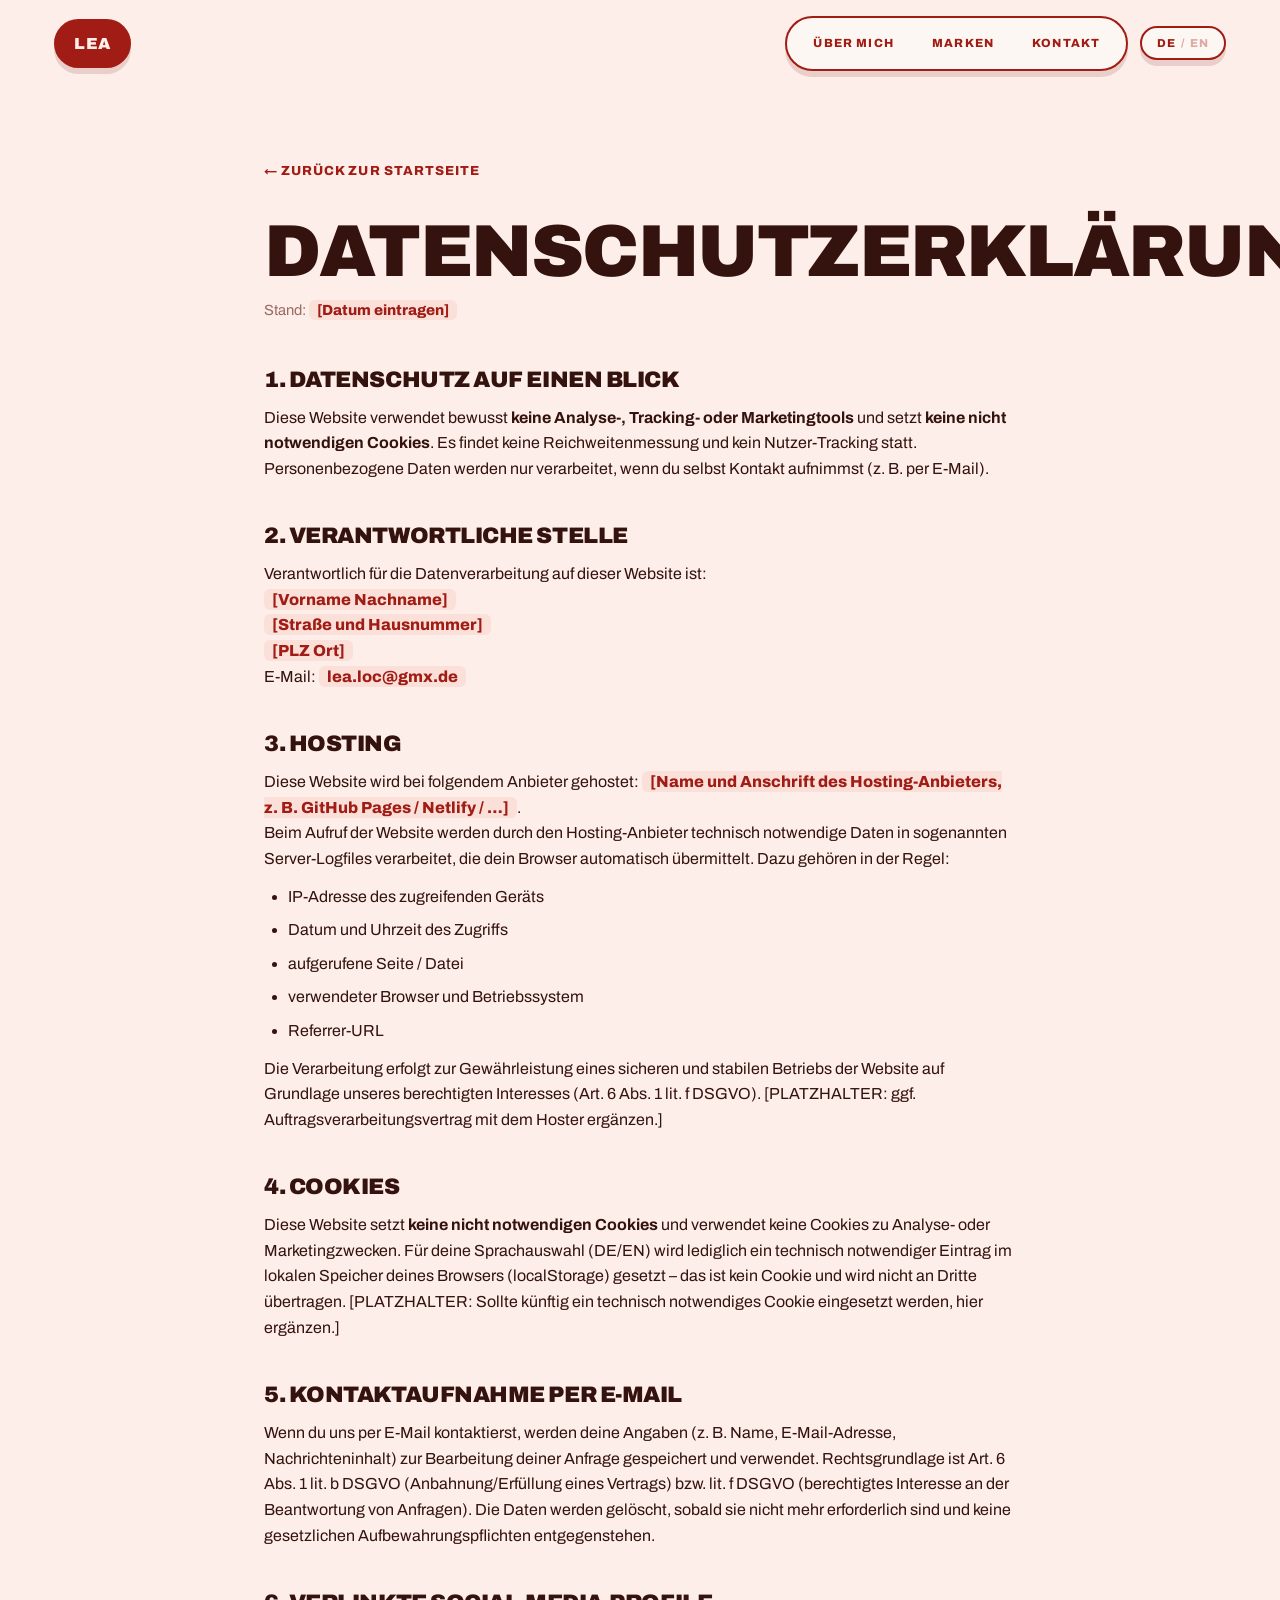
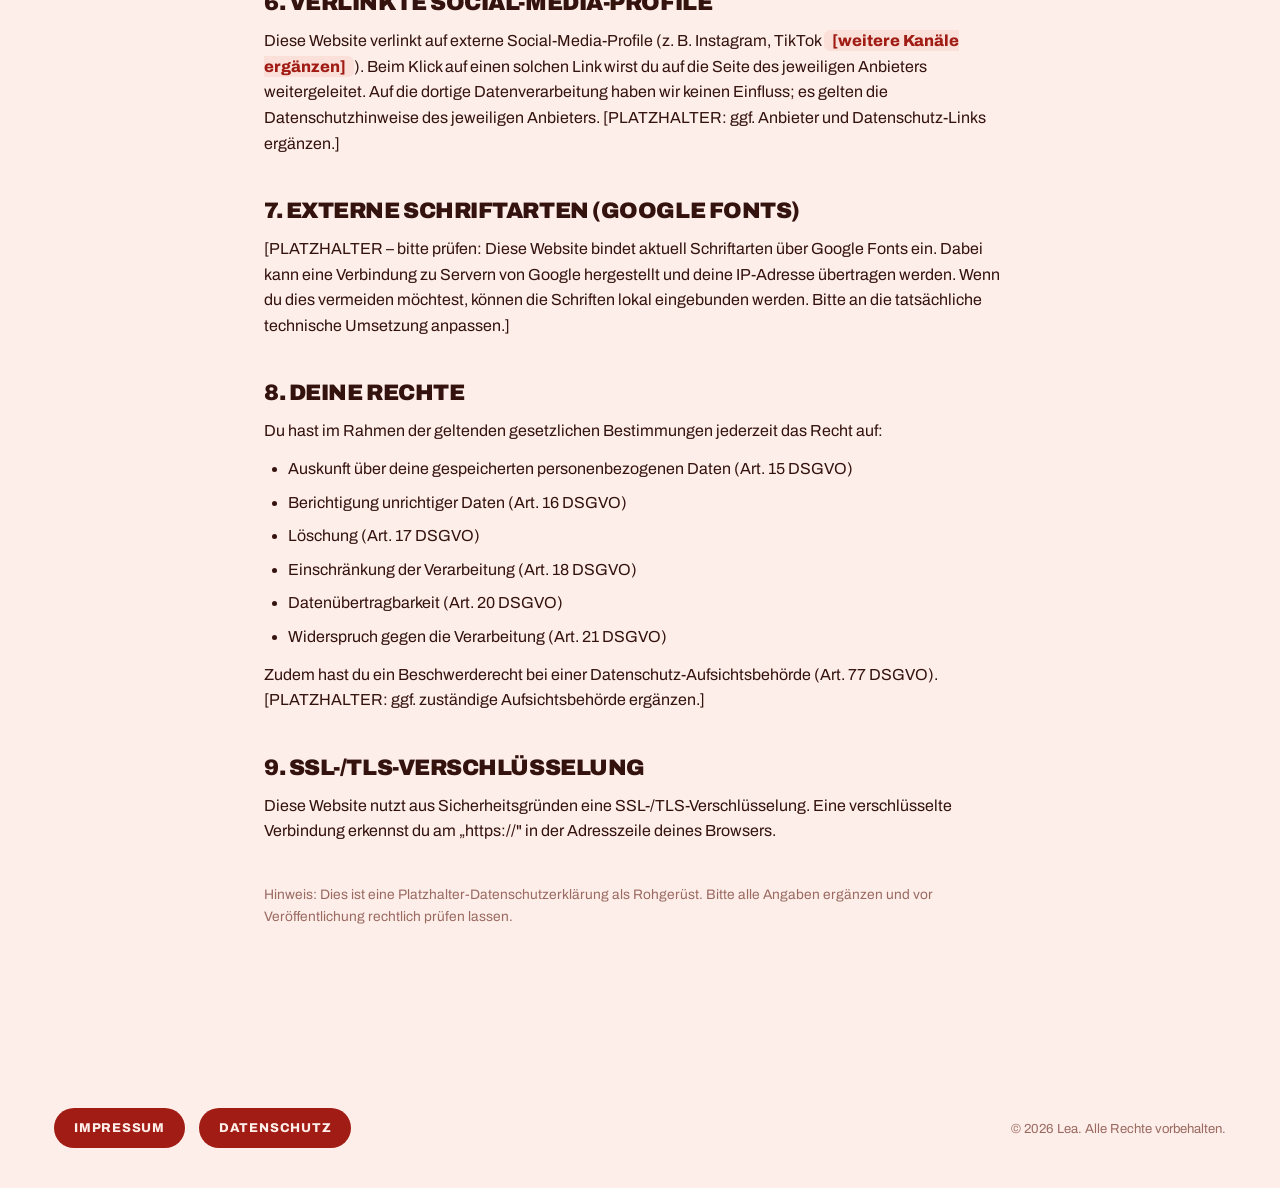
==== commit 15ea76e6: "Paket-Inhalte final + DE/EN-Sprachumschalter - Pakete: Sprint (1 Feed-Post, 2 Stories, Caption, Bran" ====
--- a/datenschutz.html
+++ b/datenschutz.html
@@ -16,31 +16,36 @@
   <header class="nav">
     <div class="container nav-inner">
       <a href="index.html" class="brand">Lea</a>
-      <nav class="nav-links">
-        <a href="index.html#ueber-mich">Über mich</a>
-        <a href="index.html#leistungen">Marken</a>
-        <a href="index.html#kontakt">Kontakt</a>
-      </nav>
+      <div class="nav-right">
+        <nav class="nav-links">
+          <a href="index.html#ueber-mich" data-i18n="nav_about">Über mich</a>
+          <a href="index.html#leistungen" data-i18n="nav_brands">Marken</a>
+          <a href="index.html#kontakt" data-i18n="nav_contact">Kontakt</a>
+        </nav>
+        <button class="lang-btn" id="langBtn" type="button" aria-label="Sprache wechseln / Switch language">
+          <span class="l-de">DE</span><span class="sep">/</span><span class="l-en">EN</span>
+        </button>
+      </div>
     </div>
   </header>
 
   <!-- ============ INHALT ============ -->
   <main class="legal">
     <div class="container">
-      <a href="index.html" class="back">← Zurück zur Startseite</a>
-      <h1>Datenschutzerklärung</h1>
-      <p class="updated">Stand: <span class="ph">[Datum eintragen]</span></p>
-
-      <h2>1. Datenschutz auf einen Blick</h2>
-      <p>
+      <a href="index.html" class="back" data-i18n="back">← Zurück zur Startseite</a>
+      <h1 data-i18n="h1">Datenschutzerklärung</h1>
+      <p class="updated" data-i18n="updated">Stand: <span class="ph">[Datum eintragen]</span></p>
+
+      <h2 data-i18n="s1_h">1. Datenschutz auf einen Blick</h2>
+      <p data-i18n="s1_p">
         Diese Website verwendet bewusst <strong>keine Analyse-, Tracking- oder Marketingtools</strong>
         und setzt <strong>keine nicht notwendigen Cookies</strong>. Es findet keine Reichweitenmessung
         und kein Nutzer-Tracking statt. Personenbezogene Daten werden nur verarbeitet, wenn du
         selbst Kontakt aufnimmst (z. B. per E-Mail).
       </p>
 
-      <h2>2. Verantwortliche Stelle</h2>
-      <p>
+      <h2 data-i18n="s2_h">2. Verantwortliche Stelle</h2>
+      <p data-i18n="s2_p">
         Verantwortlich für die Datenverarbeitung auf dieser Website ist:<br />
         <span class="ph">[Vorname Nachname]</span><br />
         <span class="ph">[Straße und Hausnummer]</span><br />
@@ -48,38 +53,40 @@
         E-Mail: <span class="ph">lea.loc@gmx.de</span>
       </p>
 
-      <h2>3. Hosting</h2>
-      <p>
+      <h2 data-i18n="s3_h">3. Hosting</h2>
+      <p data-i18n="s3_p1">
         Diese Website wird bei folgendem Anbieter gehostet:
         <span class="ph">[Name und Anschrift des Hosting-Anbieters, z. B. GitHub Pages / Netlify / …]</span>.
       </p>
-      <p>
+      <p data-i18n="s3_p2">
         Beim Aufruf der Website werden durch den Hosting-Anbieter technisch notwendige Daten in
         sogenannten Server-Logfiles verarbeitet, die dein Browser automatisch übermittelt. Dazu
         gehören in der Regel:
       </p>
-      <ul>
+      <ul data-i18n="s3_list">
         <li>IP-Adresse des zugreifenden Geräts</li>
         <li>Datum und Uhrzeit des Zugriffs</li>
         <li>aufgerufene Seite / Datei</li>
         <li>verwendeter Browser und Betriebssystem</li>
         <li>Referrer-URL</li>
       </ul>
-      <p>
+      <p data-i18n="s3_p3">
         Die Verarbeitung erfolgt zur Gewährleistung eines sicheren und stabilen Betriebs der
         Website auf Grundlage unseres berechtigten Interesses (Art. 6 Abs. 1 lit. f DSGVO).
         [PLATZHALTER: ggf. Auftragsverarbeitungsvertrag mit dem Hoster ergänzen.]
       </p>
 
-      <h2>4. Cookies</h2>
-      <p>
+      <h2 data-i18n="s4_h">4. Cookies</h2>
+      <p data-i18n="s4_p">
         Diese Website setzt <strong>keine nicht notwendigen Cookies</strong> und verwendet keine
-        Cookies zu Analyse- oder Marketingzwecken. [PLATZHALTER: Sollte künftig ein technisch
+        Cookies zu Analyse- oder Marketingzwecken. Für deine Sprachauswahl (DE/EN) wird lediglich ein
+        technisch notwendiger Eintrag im lokalen Speicher deines Browsers (localStorage) gesetzt – das
+        ist kein Cookie und wird nicht an Dritte übertragen. [PLATZHALTER: Sollte künftig ein technisch
         notwendiges Cookie eingesetzt werden, hier ergänzen.]
       </p>
 
-      <h2>5. Kontaktaufnahme per E-Mail</h2>
-      <p>
+      <h2 data-i18n="s5_h">5. Kontaktaufnahme per E-Mail</h2>
+      <p data-i18n="s5_p">
         Wenn du uns per E-Mail kontaktierst, werden deine Angaben (z. B. Name, E-Mail-Adresse,
         Nachrichteninhalt) zur Bearbeitung deiner Anfrage gespeichert und verwendet. Rechtsgrundlage
         ist Art. 6 Abs. 1 lit. b DSGVO (Anbahnung/Erfüllung eines Vertrags) bzw. lit. f DSGVO
@@ -87,8 +94,8 @@
         sie nicht mehr erforderlich sind und keine gesetzlichen Aufbewahrungspflichten entgegenstehen.
       </p>
 
-      <h2>6. Verlinkte Social-Media-Profile</h2>
-      <p>
+      <h2 data-i18n="s6_h">6. Verlinkte Social-Media-Profile</h2>
+      <p data-i18n="s6_p">
         Diese Website verlinkt auf externe Social-Media-Profile (z. B. Instagram, TikTok
         <span class="ph">[weitere Kanäle ergänzen]</span>). Beim Klick auf einen solchen Link
         wirst du auf die Seite des jeweiligen Anbieters weitergeleitet. Auf die dortige
@@ -96,17 +103,17 @@
         jeweiligen Anbieters. [PLATZHALTER: ggf. Anbieter und Datenschutz-Links ergänzen.]
       </p>
 
-      <h2>7. Externe Schriftarten (Google Fonts)</h2>
-      <p>
+      <h2 data-i18n="s7_h">7. Externe Schriftarten (Google Fonts)</h2>
+      <p data-i18n="s7_p">
         [PLATZHALTER – bitte prüfen: Diese Website bindet aktuell Schriftarten über Google Fonts
         ein. Dabei kann eine Verbindung zu Servern von Google hergestellt und deine IP-Adresse
         übertragen werden. Wenn du dies vermeiden möchtest, können die Schriften lokal eingebunden
         werden. Bitte an die tatsächliche technische Umsetzung anpassen.]
       </p>
 
-      <h2>8. Deine Rechte</h2>
-      <p>Du hast im Rahmen der geltenden gesetzlichen Bestimmungen jederzeit das Recht auf:</p>
-      <ul>
+      <h2 data-i18n="s8_h">8. Deine Rechte</h2>
+      <p data-i18n="s8_p1">Du hast im Rahmen der geltenden gesetzlichen Bestimmungen jederzeit das Recht auf:</p>
+      <ul data-i18n="s8_list">
         <li>Auskunft über deine gespeicherten personenbezogenen Daten (Art. 15 DSGVO)</li>
         <li>Berichtigung unrichtiger Daten (Art. 16 DSGVO)</li>
         <li>Löschung (Art. 17 DSGVO)</li>
@@ -114,18 +121,18 @@
         <li>Datenübertragbarkeit (Art. 20 DSGVO)</li>
         <li>Widerspruch gegen die Verarbeitung (Art. 21 DSGVO)</li>
       </ul>
-      <p>
+      <p data-i18n="s8_p2">
         Zudem hast du ein Beschwerderecht bei einer Datenschutz-Aufsichtsbehörde
         (Art. 77 DSGVO). [PLATZHALTER: ggf. zuständige Aufsichtsbehörde ergänzen.]
       </p>
 
-      <h2>9. SSL-/TLS-Verschlüsselung</h2>
-      <p>
+      <h2 data-i18n="s9_h">9. SSL-/TLS-Verschlüsselung</h2>
+      <p data-i18n="s9_p">
         Diese Website nutzt aus Sicherheitsgründen eine SSL-/TLS-Verschlüsselung. Eine
         verschlüsselte Verbindung erkennst du am „https://" in der Adresszeile deines Browsers.
       </p>
 
-      <p style="margin-top:40px; font-size:.86rem; color:var(--muted);">
+      <p style="margin-top:40px; font-size:.86rem; color:var(--muted);" data-i18n="note">
         Hinweis: Dies ist eine Platzhalter-Datenschutzerklärung als Rohgerüst. Bitte alle Angaben
         ergänzen und vor Veröffentlichung rechtlich prüfen lassen.
       </p>
@@ -140,11 +147,63 @@
           <a href="impressum.html">Impressum</a>
           <a href="datenschutz.html">Datenschutz</a>
         </div>
-        <small>© <span id="year">2026</span> Lea. Alle Rechte vorbehalten.</small>
+        <small>© <span id="year">2026</span> Lea. <span data-i18n="footer_rights">Alle Rechte vorbehalten.</span></small>
       </div>
     </div>
   </footer>
 
-  <script>document.getElementById('year').textContent = new Date().getFullYear();</script>
+  <script>
+    document.getElementById('year').textContent = new Date().getFullYear();
+    const EN = {
+      nav_about: "About", nav_brands: "Brands", nav_contact: "Contact",
+      back: "← Back to homepage",
+      h1: "Privacy Policy",
+      updated: "Last updated: <span class=\"ph\">[enter date]</span>",
+      s1_h: "1. Data protection at a glance",
+      s1_p: "This website deliberately uses <strong>no analytics, tracking or marketing tools</strong> and sets <strong>no non-essential cookies</strong>. There is no reach measurement and no user tracking. Personal data is only processed if you contact us yourself (e.g. by email).",
+      s2_h: "2. Controller",
+      s2_p: "The controller for data processing on this website is:<br /><span class=\"ph\">[Full name]</span><br /><span class=\"ph\">[Street and number]</span><br /><span class=\"ph\">[ZIP code, city]</span><br />Email: <span class=\"ph\">lea.loc@gmx.de</span>",
+      s3_h: "3. Hosting",
+      s3_p1: "This website is hosted by the following provider: <span class=\"ph\">[Name and address of the hosting provider, e.g. GitHub Pages / Netlify / …]</span>.",
+      s3_p2: "When you access the website, the hosting provider processes technically necessary data in so-called server log files, which your browser transmits automatically. These usually include:",
+      s3_list: "<li>IP address of the accessing device</li><li>date and time of access</li><li>page / file accessed</li><li>browser and operating system used</li><li>referrer URL</li>",
+      s3_p3: "Processing takes place to ensure secure and stable operation of the website on the basis of our legitimate interest (Art. 6 (1) (f) GDPR). [PLACEHOLDER: add a data processing agreement with the host if applicable.]",
+      s4_h: "4. Cookies",
+      s4_p: "This website sets <strong>no non-essential cookies</strong> and does not use cookies for analytics or marketing purposes. For your language selection (DE/EN), only a technically necessary entry is stored in your browser's local storage (localStorage) – this is not a cookie and is not transmitted to third parties. [PLACEHOLDER: If a technically necessary cookie is used in the future, add it here.]",
+      s5_h: "5. Contact by email",
+      s5_p: "If you contact us by email, your details (e.g. name, email address, message content) are stored and used to process your request. The legal basis is Art. 6 (1) (b) GDPR (initiation/performance of a contract) or (f) GDPR (legitimate interest in responding to enquiries). The data is deleted as soon as it is no longer required and no statutory retention obligations apply.",
+      s6_h: "6. Linked social media profiles",
+      s6_p: "This website links to external social media profiles (e.g. Instagram, TikTok <span class=\"ph\">[add further channels]</span>). When you click on such a link, you are redirected to the respective provider's site. We have no influence on the data processing there; the privacy policy of the respective provider applies. [PLACEHOLDER: add providers and privacy links if applicable.]",
+      s7_h: "7. External fonts (Google Fonts)",
+      s7_p: "[PLACEHOLDER – please check: This website currently loads fonts via Google Fonts. This may establish a connection to Google's servers and transmit your IP address. If you want to avoid this, the fonts can be embedded locally. Please adapt to the actual technical implementation.]",
+      s8_h: "8. Your rights",
+      s8_p1: "Within the framework of the applicable legal provisions, you have the right at any time to:",
+      s8_list: "<li>information about your stored personal data (Art. 15 GDPR)</li><li>rectification of incorrect data (Art. 16 GDPR)</li><li>erasure (Art. 17 GDPR)</li><li>restriction of processing (Art. 18 GDPR)</li><li>data portability (Art. 20 GDPR)</li><li>objection to processing (Art. 21 GDPR)</li>",
+      s8_p2: "You also have the right to lodge a complaint with a data protection supervisory authority (Art. 77 GDPR). [PLACEHOLDER: add the competent supervisory authority if applicable.]",
+      s9_h: "9. SSL/TLS encryption",
+      s9_p: "For security reasons, this website uses SSL/TLS encryption. You can recognise an encrypted connection by the \"https://\" in your browser's address bar.",
+      note: "Note: This is a placeholder privacy policy as a scaffold. Please complete all details and have them legally reviewed before publishing.",
+      footer_rights: "All rights reserved."
+    };
+    const TITLES = { de: "Datenschutzerklärung – Lea", en: "Privacy Policy – Lea" };
+    const orig = new Map();
+    document.querySelectorAll('[data-i18n]').forEach(el => orig.set(el, el.innerHTML));
+    function setLang(lang) {
+      document.documentElement.lang = lang;
+      document.querySelectorAll('[data-i18n]').forEach(el => {
+        const k = el.getAttribute('data-i18n');
+        el.innerHTML = (lang === 'en' && EN[k] != null) ? EN[k] : orig.get(el);
+      });
+      document.title = TITLES[lang] || TITLES.de;
+      document.querySelectorAll('#langBtn .l-de').forEach(s => s.classList.toggle('active', lang === 'de'));
+      document.querySelectorAll('#langBtn .l-en').forEach(s => s.classList.toggle('active', lang === 'en'));
+      try { localStorage.setItem('lang', lang); } catch (e) {}
+    }
+    let saved = null; try { saved = localStorage.getItem('lang'); } catch (e) {}
+    setLang(saved === 'en' ? 'en' : 'de');
+    document.getElementById('langBtn').addEventListener('click', () => {
+      setLang(document.documentElement.lang === 'de' ? 'en' : 'de');
+    });
+  </script>
 </body>
 </html>
--- a/styles.css
+++ b/styles.css
@@ -127,6 +127,16 @@
 }
 .nav-links a { font-size: .74rem; font-weight: 800; letter-spacing: .1em; text-transform: uppercase; color: var(--brand); padding: 8px 16px; border-radius: var(--r-pill); transition: background .2s, color .2s; }
 .nav-links a:hover, .nav-links a.active { background: var(--brand); color: var(--bg); }
+.nav-right { display: flex; align-items: center; gap: 12px; }
+.lang-btn {
+  display: inline-flex; align-items: center; gap: 5px;
+  background: var(--paper); border: 2px solid var(--brand); color: var(--brand);
+  padding: 9px 15px; border-radius: var(--r-pill); box-shadow: var(--pill-shadow);
+  font-family: var(--sans); font-weight: 800; font-size: .72rem; letter-spacing: .08em; cursor: pointer;
+}
+.lang-btn .sep { opacity: .35; }
+.lang-btn span:not(.sep) { opacity: .35; transition: opacity .2s; }
+.lang-btn span.active { opacity: 1; }
 .nav-toggle { display: none; background: var(--brand); color: var(--bg); border: 0; width: 46px; height: 46px; border-radius: 50%; font-size: 1.3rem; cursor: pointer; box-shadow: var(--pill-shadow); }
 
 /* -------------------- Hero -------------------- */
